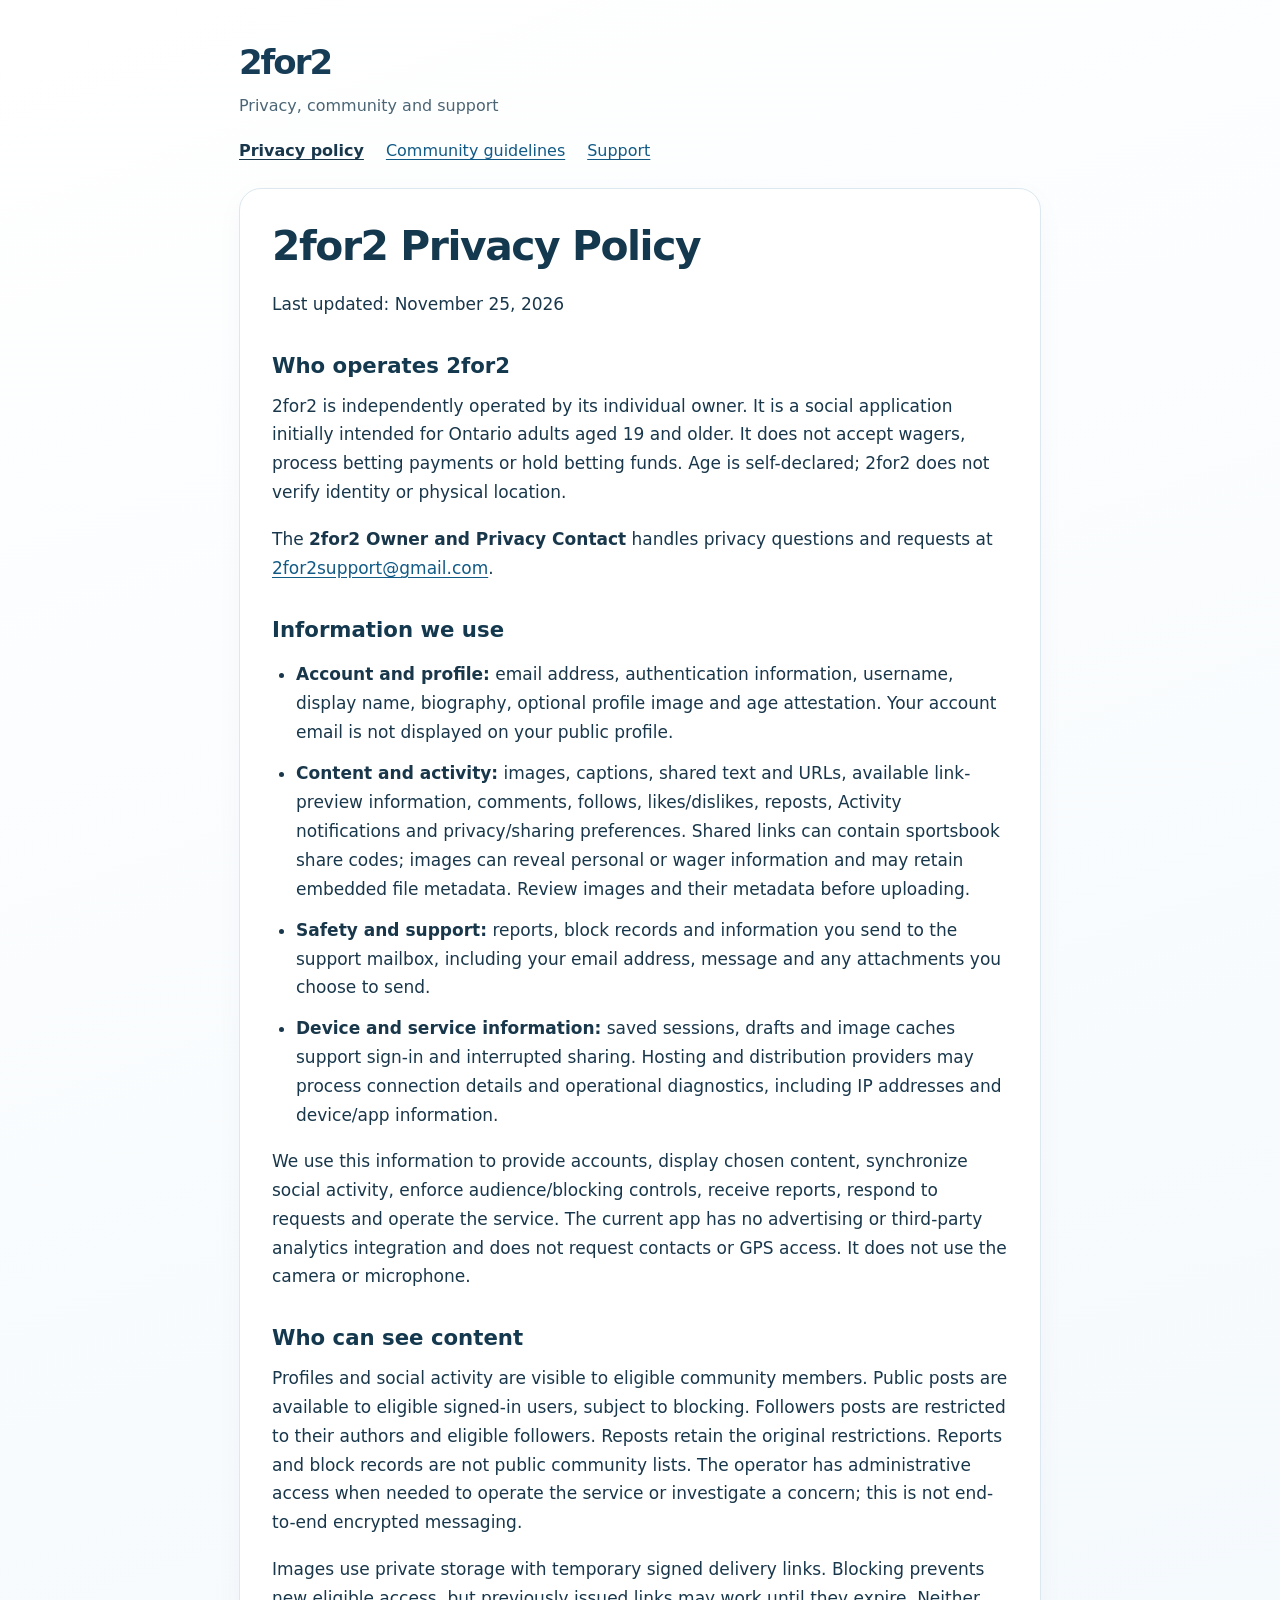
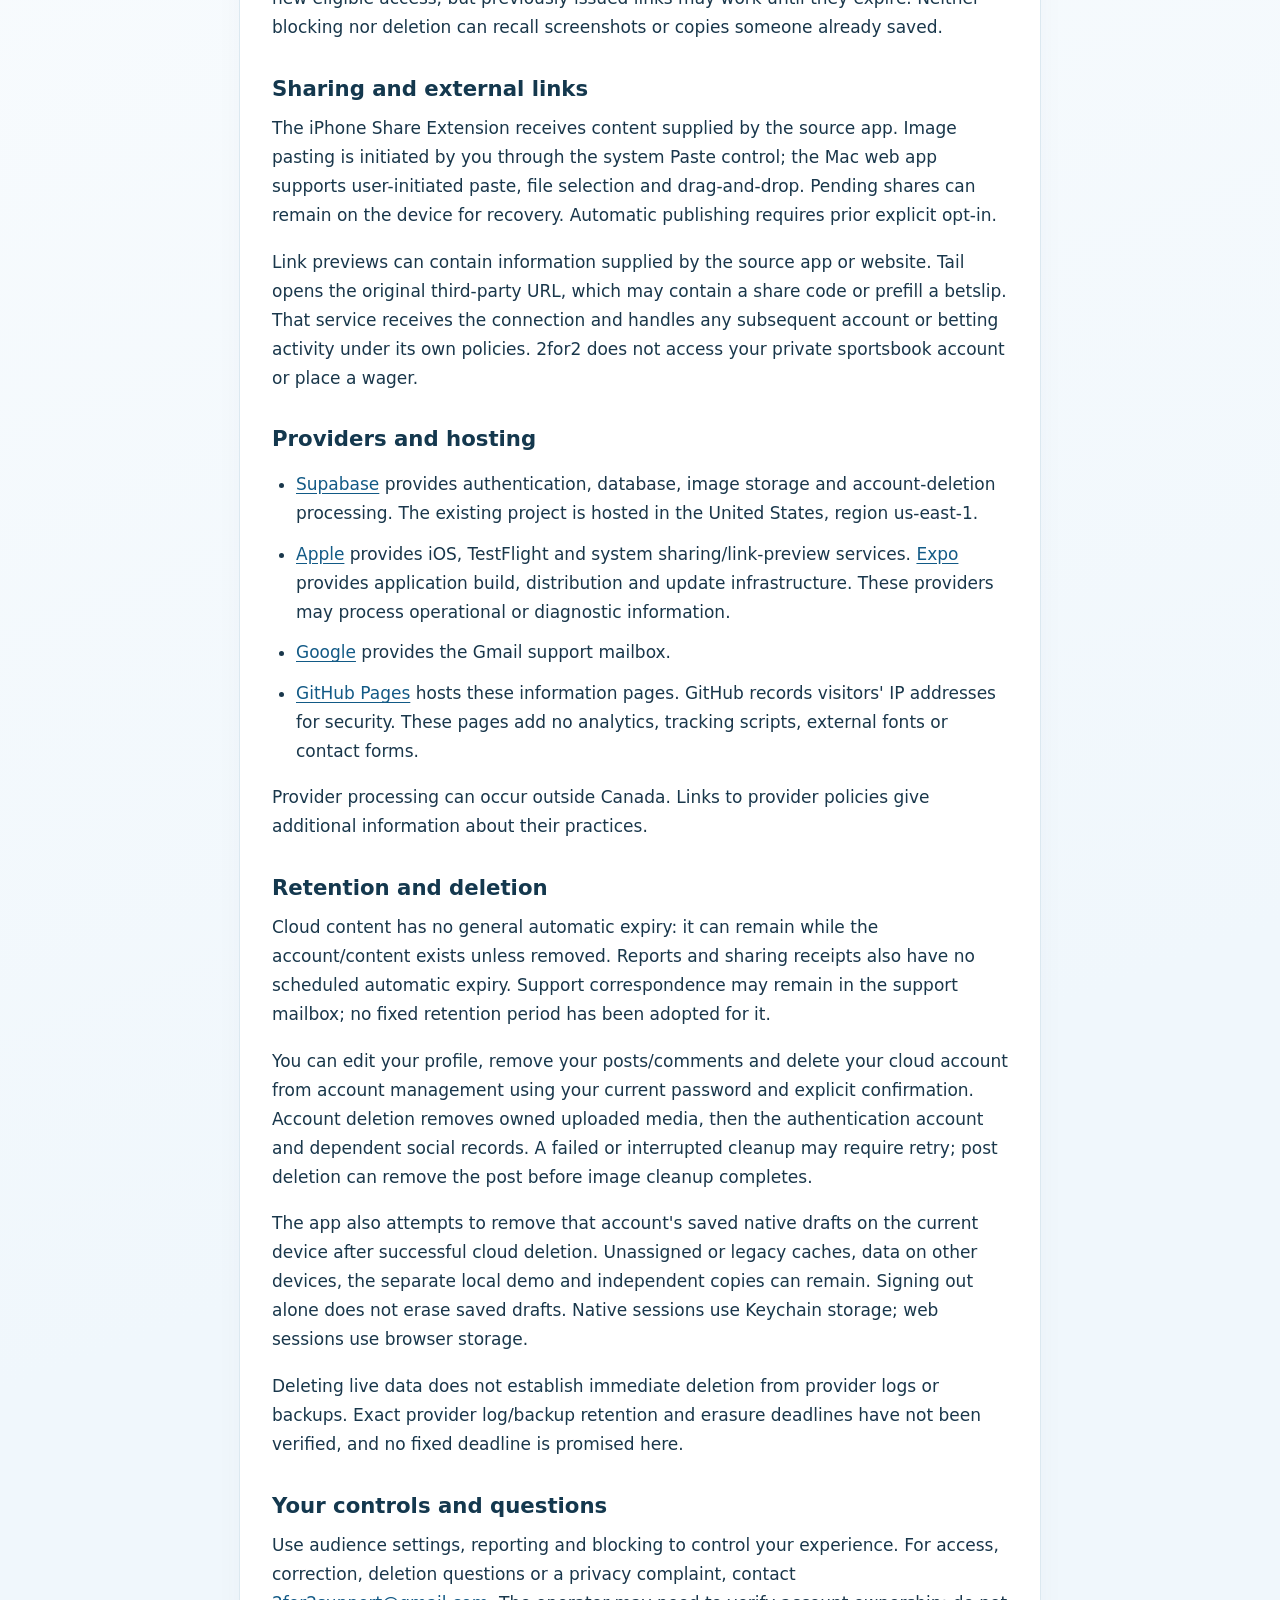
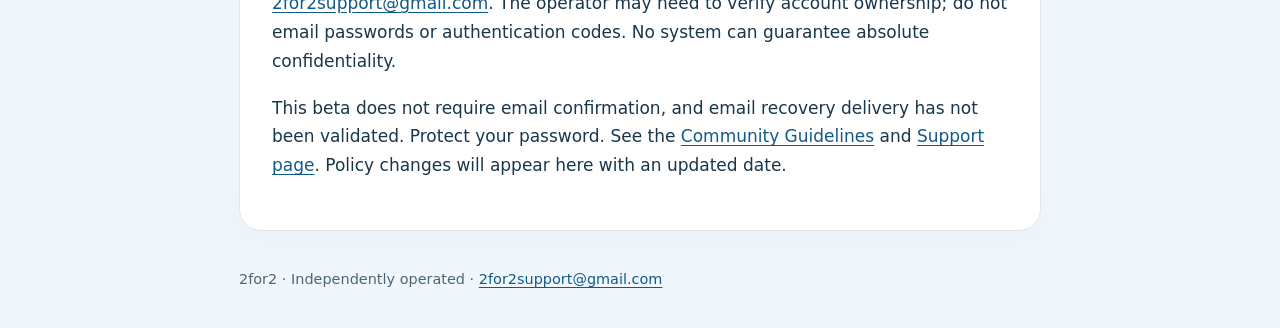
==== privacy.html @ 6daa9891 "Publish approved 2for2 privacy, guidelines and support pages" ====
<!doctype html>
<html lang="en"><head><meta charset="utf-8"><meta name="viewport" content="width=device-width,initial-scale=1"><meta name="robots" content="noindex,follow"><meta name="referrer" content="no-referrer"><meta http-equiv="Content-Security-Policy" content="default-src 'none'; style-src 'self'; script-src 'none'; connect-src 'none'; img-src 'none'; base-uri 'none'; form-action 'none'"><title>2for2 — Privacy policy</title><link rel="stylesheet" href="styles.css"></head><body><a class="skip" href="#main">Skip to content</a><header class="site-header"><a class="brand" href="index.html" aria-label="2for2 information pages">2for2</a><p class="tagline">Privacy, community and support</p><nav aria-label="Policy pages"><a href="privacy.html" aria-current="page">Privacy policy</a><a href="guidelines.html">Community guidelines</a><a href="support.html">Support</a></nav></header><main id="main"><article><h1>2for2 Privacy Policy</h1>
<p>Last updated: November 25, 2026</p>
<h2>Who operates 2for2</h2>
<p>2for2 is independently operated by its individual owner. It is a social application initially intended for Ontario adults aged 19 and older. It does not accept wagers, process betting payments or hold betting funds. Age is self-declared; 2for2 does not verify identity or physical location.</p>
<p>The <strong>2for2 Owner and Privacy Contact</strong> handles privacy questions and requests at <a href="mailto:2for2support@gmail.com">2for2support@gmail.com</a>.</p>
<h2>Information we use</h2>
<ul><li><strong>Account and profile:</strong> email address, authentication information, username, display name, biography, optional profile image and age attestation. Your account email is not displayed on your public profile.</li><li><strong>Content and activity:</strong> images, captions, shared text and URLs, available link-preview information, comments, follows, likes/dislikes, reposts, Activity notifications and privacy/sharing preferences. Shared links can contain sportsbook share codes; images can reveal personal or wager information and may retain embedded file metadata. Review images and their metadata before uploading.</li><li><strong>Safety and support:</strong> reports, block records and information you send to the support mailbox, including your email address, message and any attachments you choose to send.</li><li><strong>Device and service information:</strong> saved sessions, drafts and image caches support sign-in and interrupted sharing. Hosting and distribution providers may process connection details and operational diagnostics, including IP addresses and device/app information.</li></ul>
<p>We use this information to provide accounts, display chosen content, synchronize social activity, enforce audience/blocking controls, receive reports, respond to requests and operate the service. The current app has no advertising or third-party analytics integration and does not request contacts or GPS access. It does not use the camera or microphone.</p>
<h2>Who can see content</h2>
<p>Profiles and social activity are visible to eligible community members. Public posts are available to eligible signed-in users, subject to blocking. Followers posts are restricted to their authors and eligible followers. Reposts retain the original restrictions. Reports and block records are not public community lists. The operator has administrative access when needed to operate the service or investigate a concern; this is not end-to-end encrypted messaging.</p>
<p>Images use private storage with temporary signed delivery links. Blocking prevents new eligible access, but previously issued links may work until they expire. Neither blocking nor deletion can recall screenshots or copies someone already saved.</p>
<h2>Sharing and external links</h2>
<p>The iPhone Share Extension receives content supplied by the source app. Image pasting is initiated by you through the system Paste control; the Mac web app supports user-initiated paste, file selection and drag-and-drop. Pending shares can remain on the device for recovery. Automatic publishing requires prior explicit opt-in.</p>
<p>Link previews can contain information supplied by the source app or website. Tail opens the original third-party URL, which may contain a share code or prefill a betslip. That service receives the connection and handles any subsequent account or betting activity under its own policies. 2for2 does not access your private sportsbook account or place a wager.</p>
<h2>Providers and hosting</h2>
<ul><li><a href="https://supabase.com/privacy">Supabase</a> provides authentication, database, image storage and account-deletion processing. The existing project is hosted in the United States, region us-east-1.</li><li><a href="https://www.apple.com/legal/privacy/">Apple</a> provides iOS, TestFlight and system sharing/link-preview services. <a href="https://expo.dev/privacy">Expo</a> provides application build, distribution and update infrastructure. These providers may process operational or diagnostic information.</li><li><a href="https://policies.google.com/privacy">Google</a> provides the Gmail support mailbox.</li><li><a href="https://docs.github.com/en/site-policy/privacy-policies/github-general-privacy-statement">GitHub Pages</a> hosts these information pages. GitHub records visitors&#39; IP addresses for security. These pages add no analytics, tracking scripts, external fonts or contact forms.</li></ul>
<p>Provider processing can occur outside Canada. Links to provider policies give additional information about their practices.</p>
<h2>Retention and deletion</h2>
<p>Cloud content has no general automatic expiry: it can remain while the account/content exists unless removed. Reports and sharing receipts also have no scheduled automatic expiry. Support correspondence may remain in the support mailbox; no fixed retention period has been adopted for it.</p>
<p>You can edit your profile, remove your posts/comments and delete your cloud account from account management using your current password and explicit confirmation. Account deletion removes owned uploaded media, then the authentication account and dependent social records. A failed or interrupted cleanup may require retry; post deletion can remove the post before image cleanup completes.</p>
<p>The app also attempts to remove that account&#39;s saved native drafts on the current device after successful cloud deletion. Unassigned or legacy caches, data on other devices, the separate local demo and independent copies can remain. Signing out alone does not erase saved drafts. Native sessions use Keychain storage; web sessions use browser storage.</p>
<p>Deleting live data does not establish immediate deletion from provider logs or backups. Exact provider log/backup retention and erasure deadlines have not been verified, and no fixed deadline is promised here.</p>
<h2>Your controls and questions</h2>
<p>Use audience settings, reporting and blocking to control your experience. For access, correction, deletion questions or a privacy complaint, contact <a href="mailto:2for2support@gmail.com">2for2support@gmail.com</a>. The operator may need to verify account ownership; do not email passwords or authentication codes. No system can guarantee absolute confidentiality.</p>
<p>This beta does not require email confirmation, and email recovery delivery has not been validated. Protect your password. See the <a href="guidelines.html">Community Guidelines</a> and <a href="support.html">Support page</a>. Policy changes will appear here with an updated date.</p></article></main><footer><p>2for2 · Independently operated · <a href="mailto:2for2support@gmail.com">2for2support@gmail.com</a></p></footer></body></html>
---- styles.css ----
:root{color-scheme:light;font-family:system-ui,-apple-system,BlinkMacSystemFont,"Segoe UI",sans-serif;color:#19374b;background:#f3f8fc;font-size:17px;line-height:1.7}*{box-sizing:border-box}body{margin:0;background:linear-gradient(160deg,#fff 0%,#f0f7fc 75%);min-height:100vh}a{color:#125a86;text-underline-offset:.2em;overflow-wrap:anywhere}a:hover{color:#073756}a:focus-visible{outline:3px solid #247fb5;outline-offset:5px;border-radius:3px}.skip{position:absolute;left:16px;top:-100px;background:#fff;padding:8px;z-index:1}.skip:focus{top:12px}.site-header,main,footer{max-width:850px;margin:auto;padding:24px}.site-header{padding-top:34px;padding-bottom:16px}.brand{font-size:2rem;font-weight:800;letter-spacing:-.06em;text-decoration:none;color:#173c55}.tagline{margin:0 0 18px;color:#4b6575;font-size:.94rem}nav{display:flex;gap:10px 22px;flex-wrap:wrap}nav a{font-size:.94rem}nav a[aria-current=page]{font-weight:700;color:#19374b}main{padding-top:8px}article{background:#fff;border:1px solid #dbe8f0;border-radius:22px;padding:32px;box-shadow:0 8px 30px #284f6b08}h1,h2,h3{line-height:1.25;color:#14384e;overflow-wrap:anywhere}h1{font-size:clamp(1.8rem,4vw,2.4rem);margin:0 0 18px;letter-spacing:-.035em}h2{font-size:1.25rem;margin:34px 0 12px}p{margin:0 0 18px}li{margin-bottom:12px}ul{padding-left:24px}footer{color:#4b6575;font-size:.85rem;padding-top:12px;padding-bottom:36px}footer p{margin:0}.page-links{list-style:none;padding:0}.page-links li{padding:16px 0;border-top:1px solid #e1ebf2}.page-links a{font-weight:650}@media(max-width:540px){.site-header,main,footer{padding-left:16px;padding-right:16px}article{padding:24px 20px;border-radius:18px}.site-header{padding-top:22px}nav{gap:10px 16px}body{font-size:16px}}
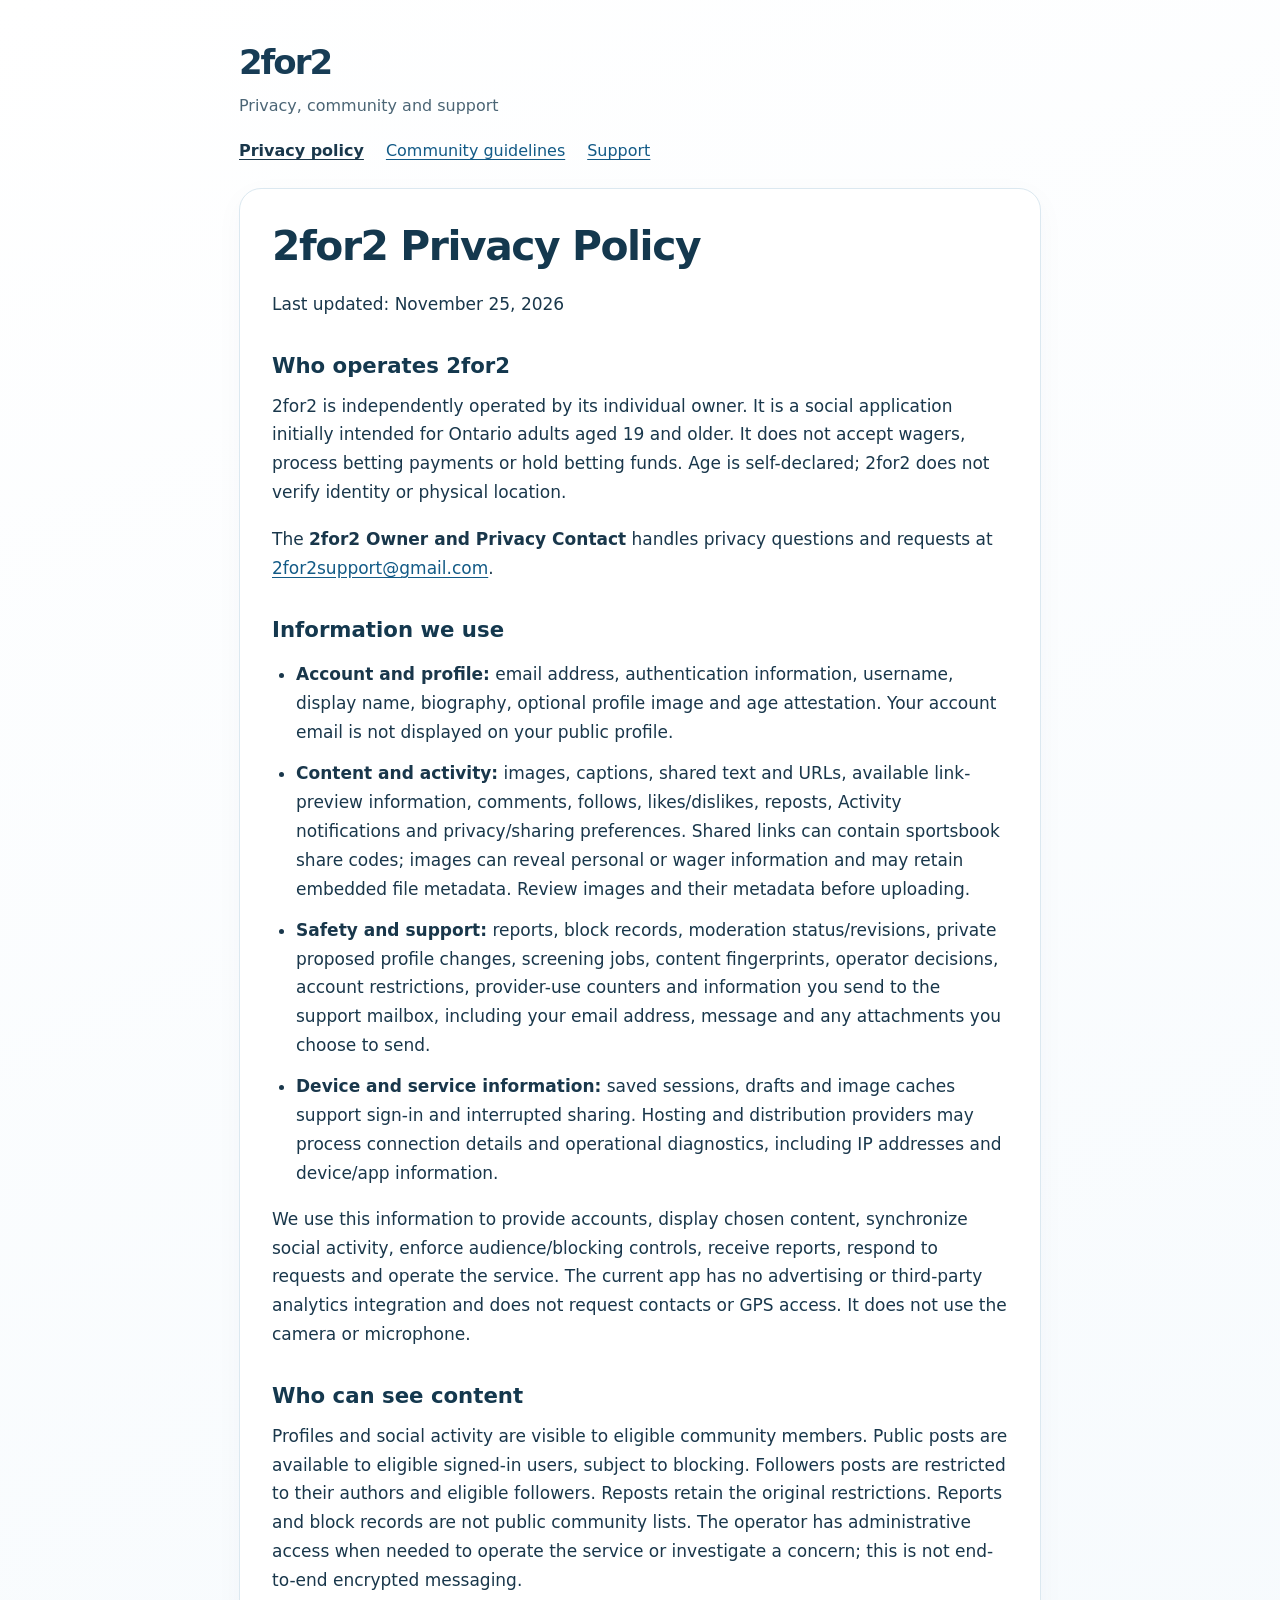
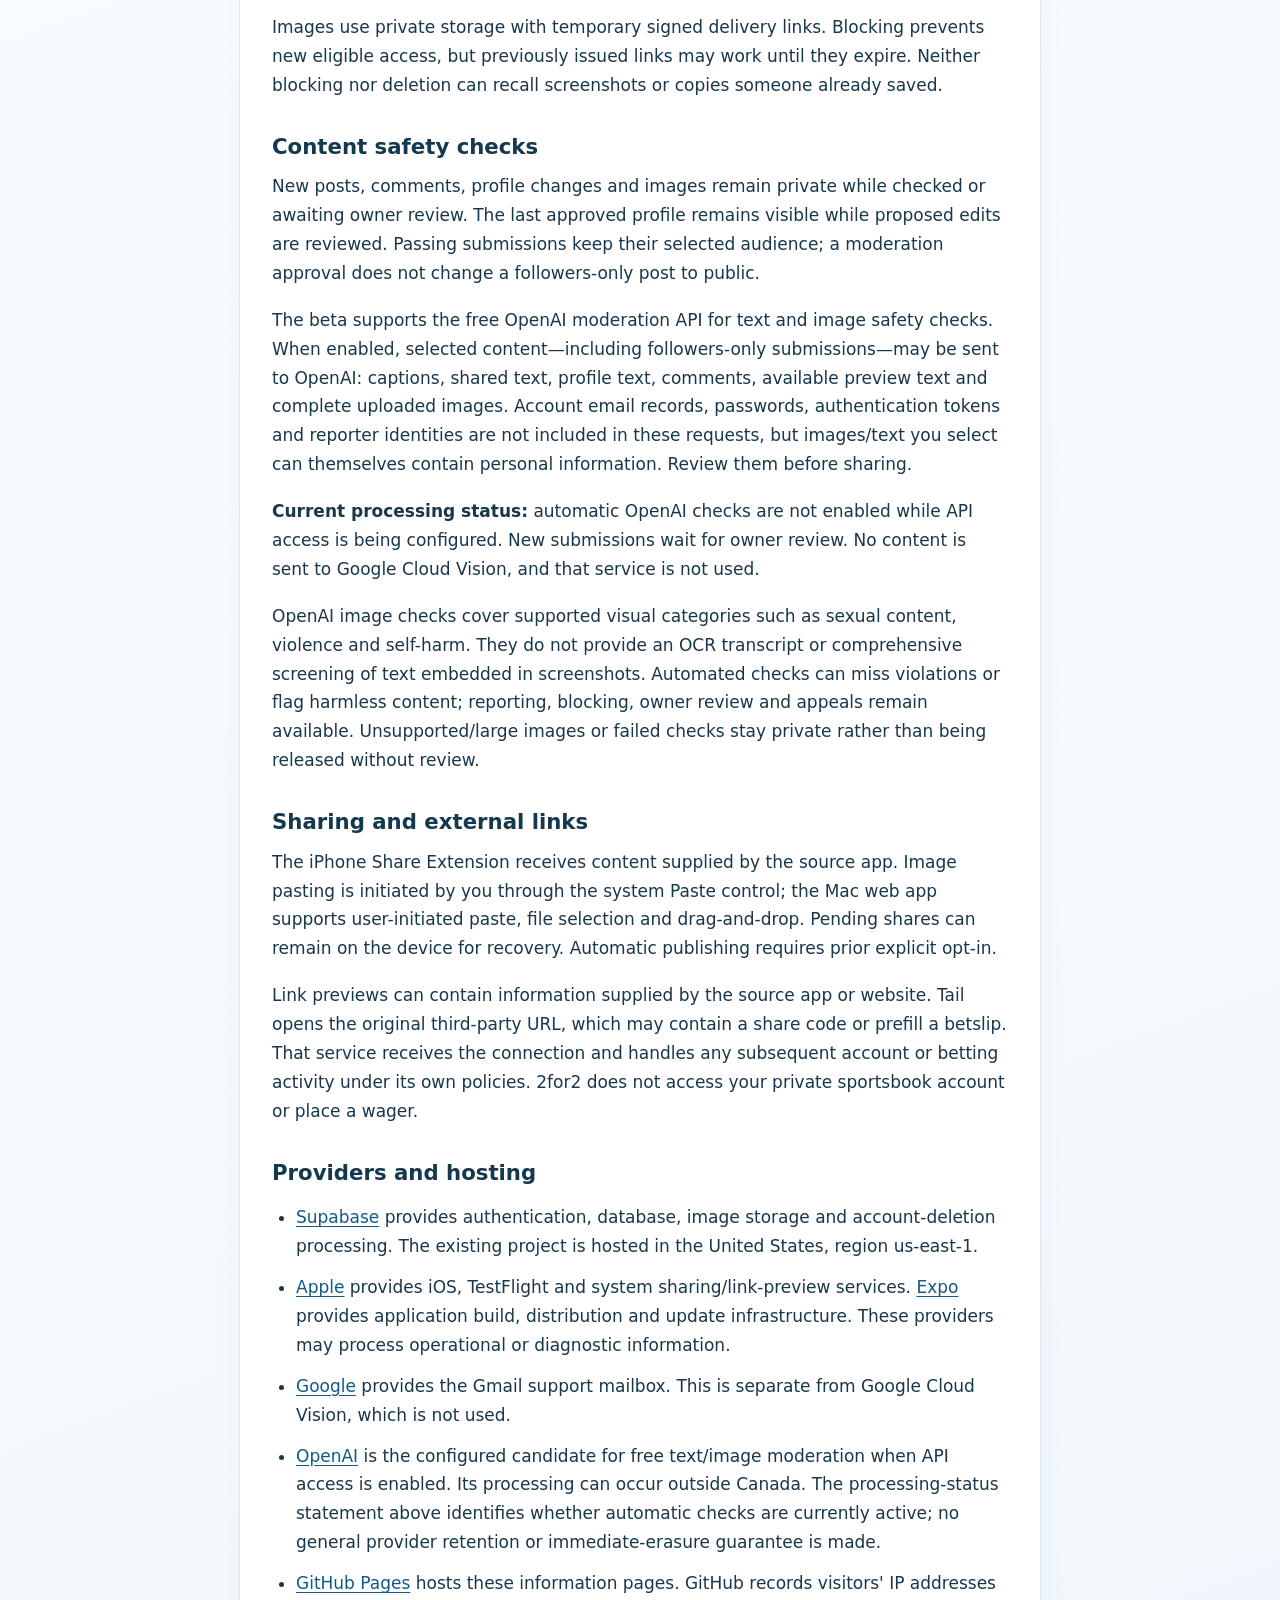
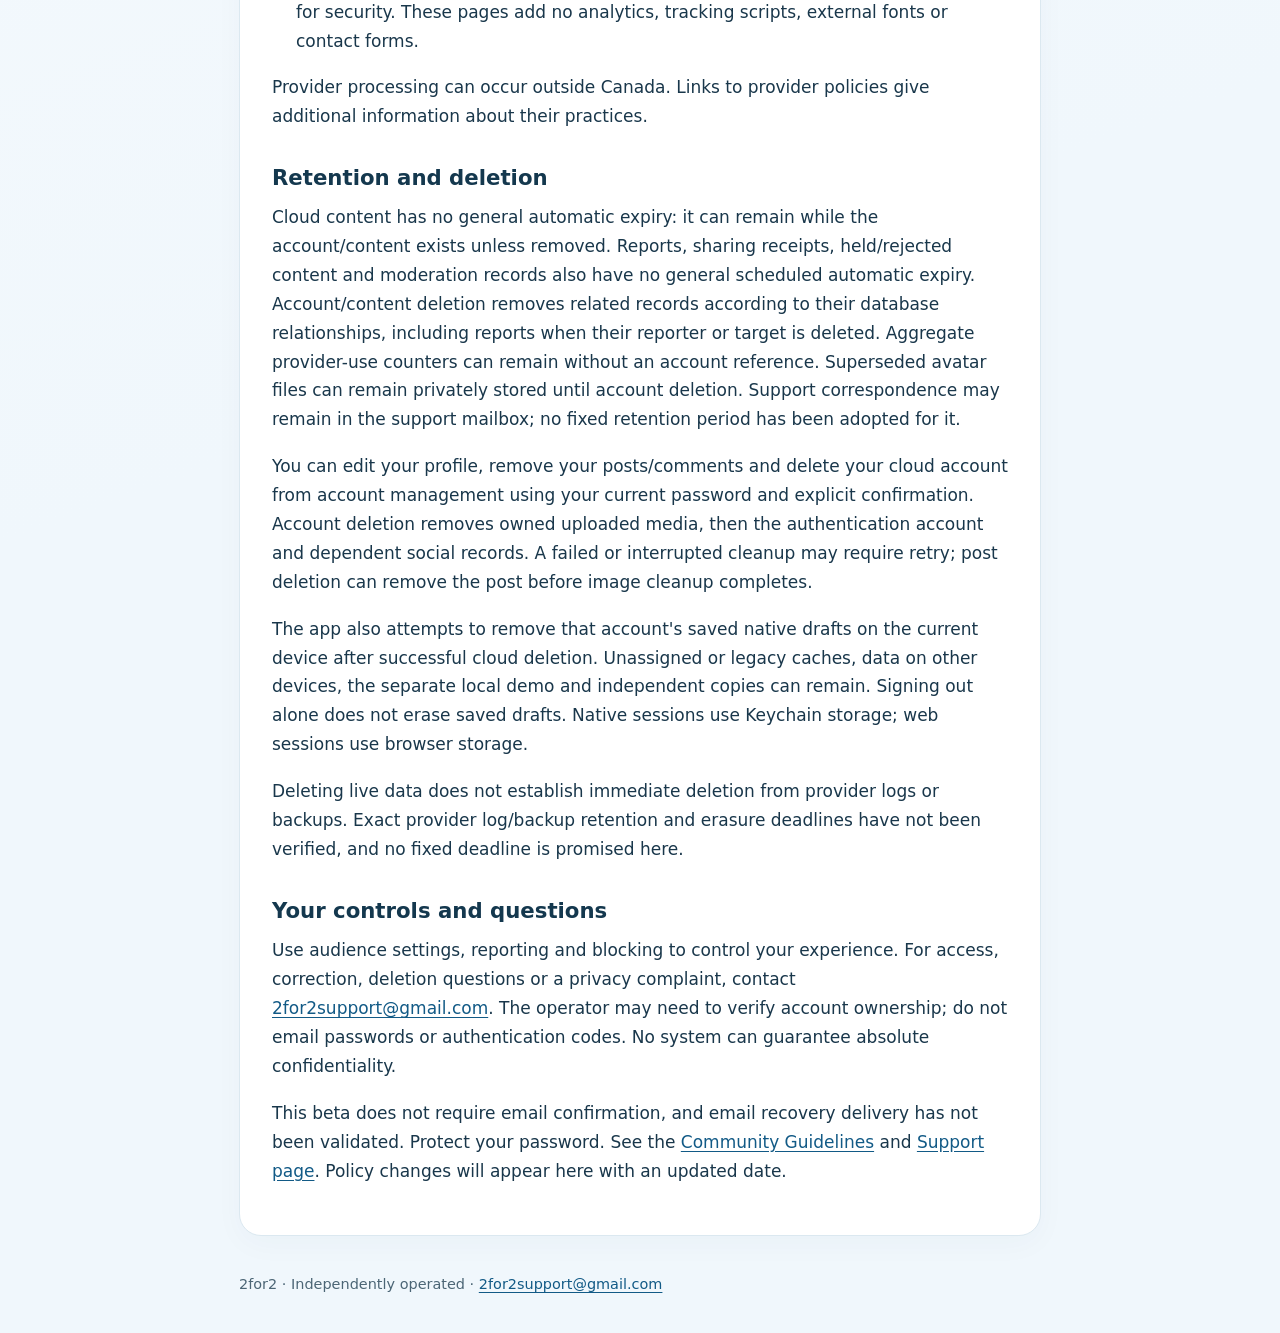
==== commit 4c1cc819: "Disclose deployed private moderation and optional free OpenAI screening" ====
--- a/privacy.html
+++ b/privacy.html
@@ -5,19 +5,24 @@
 <p>2for2 is independently operated by its individual owner. It is a social application initially intended for Ontario adults aged 19 and older. It does not accept wagers, process betting payments or hold betting funds. Age is self-declared; 2for2 does not verify identity or physical location.</p>
 <p>The <strong>2for2 Owner and Privacy Contact</strong> handles privacy questions and requests at <a href="mailto:2for2support@gmail.com">2for2support@gmail.com</a>.</p>
 <h2>Information we use</h2>
-<ul><li><strong>Account and profile:</strong> email address, authentication information, username, display name, biography, optional profile image and age attestation. Your account email is not displayed on your public profile.</li><li><strong>Content and activity:</strong> images, captions, shared text and URLs, available link-preview information, comments, follows, likes/dislikes, reposts, Activity notifications and privacy/sharing preferences. Shared links can contain sportsbook share codes; images can reveal personal or wager information and may retain embedded file metadata. Review images and their metadata before uploading.</li><li><strong>Safety and support:</strong> reports, block records and information you send to the support mailbox, including your email address, message and any attachments you choose to send.</li><li><strong>Device and service information:</strong> saved sessions, drafts and image caches support sign-in and interrupted sharing. Hosting and distribution providers may process connection details and operational diagnostics, including IP addresses and device/app information.</li></ul>
+<ul><li><strong>Account and profile:</strong> email address, authentication information, username, display name, biography, optional profile image and age attestation. Your account email is not displayed on your public profile.</li><li><strong>Content and activity:</strong> images, captions, shared text and URLs, available link-preview information, comments, follows, likes/dislikes, reposts, Activity notifications and privacy/sharing preferences. Shared links can contain sportsbook share codes; images can reveal personal or wager information and may retain embedded file metadata. Review images and their metadata before uploading.</li><li><strong>Safety and support:</strong> reports, block records, moderation status/revisions, private proposed profile changes, screening jobs, content fingerprints, operator decisions, account restrictions, provider-use counters and information you send to the support mailbox, including your email address, message and any attachments you choose to send.</li><li><strong>Device and service information:</strong> saved sessions, drafts and image caches support sign-in and interrupted sharing. Hosting and distribution providers may process connection details and operational diagnostics, including IP addresses and device/app information.</li></ul>
 <p>We use this information to provide accounts, display chosen content, synchronize social activity, enforce audience/blocking controls, receive reports, respond to requests and operate the service. The current app has no advertising or third-party analytics integration and does not request contacts or GPS access. It does not use the camera or microphone.</p>
 <h2>Who can see content</h2>
 <p>Profiles and social activity are visible to eligible community members. Public posts are available to eligible signed-in users, subject to blocking. Followers posts are restricted to their authors and eligible followers. Reposts retain the original restrictions. Reports and block records are not public community lists. The operator has administrative access when needed to operate the service or investigate a concern; this is not end-to-end encrypted messaging.</p>
 <p>Images use private storage with temporary signed delivery links. Blocking prevents new eligible access, but previously issued links may work until they expire. Neither blocking nor deletion can recall screenshots or copies someone already saved.</p>
+<h2>Content safety checks</h2>
+<p>New posts, comments, profile changes and images remain private while checked or awaiting owner review. The last approved profile remains visible while proposed edits are reviewed. Passing submissions keep their selected audience; a moderation approval does not change a followers-only post to public.</p>
+<p>The beta supports the free OpenAI moderation API for text and image safety checks. When enabled, selected content—including followers-only submissions—may be sent to OpenAI: captions, shared text, profile text, comments, available preview text and complete uploaded images. Account email records, passwords, authentication tokens and reporter identities are not included in these requests, but images/text you select can themselves contain personal information. Review them before sharing.</p>
+<p><strong>Current processing status:</strong> automatic OpenAI checks are not enabled while API access is being configured. New submissions wait for owner review. No content is sent to Google Cloud Vision, and that service is not used.</p>
+<p>OpenAI image checks cover supported visual categories such as sexual content, violence and self-harm. They do not provide an OCR transcript or comprehensive screening of text embedded in screenshots. Automated checks can miss violations or flag harmless content; reporting, blocking, owner review and appeals remain available. Unsupported/large images or failed checks stay private rather than being released without review.</p>
 <h2>Sharing and external links</h2>
 <p>The iPhone Share Extension receives content supplied by the source app. Image pasting is initiated by you through the system Paste control; the Mac web app supports user-initiated paste, file selection and drag-and-drop. Pending shares can remain on the device for recovery. Automatic publishing requires prior explicit opt-in.</p>
 <p>Link previews can contain information supplied by the source app or website. Tail opens the original third-party URL, which may contain a share code or prefill a betslip. That service receives the connection and handles any subsequent account or betting activity under its own policies. 2for2 does not access your private sportsbook account or place a wager.</p>
 <h2>Providers and hosting</h2>
-<ul><li><a href="https://supabase.com/privacy">Supabase</a> provides authentication, database, image storage and account-deletion processing. The existing project is hosted in the United States, region us-east-1.</li><li><a href="https://www.apple.com/legal/privacy/">Apple</a> provides iOS, TestFlight and system sharing/link-preview services. <a href="https://expo.dev/privacy">Expo</a> provides application build, distribution and update infrastructure. These providers may process operational or diagnostic information.</li><li><a href="https://policies.google.com/privacy">Google</a> provides the Gmail support mailbox.</li><li><a href="https://docs.github.com/en/site-policy/privacy-policies/github-general-privacy-statement">GitHub Pages</a> hosts these information pages. GitHub records visitors&#39; IP addresses for security. These pages add no analytics, tracking scripts, external fonts or contact forms.</li></ul>
+<ul><li><a href="https://supabase.com/privacy">Supabase</a> provides authentication, database, image storage and account-deletion processing. The existing project is hosted in the United States, region us-east-1.</li><li><a href="https://www.apple.com/legal/privacy/">Apple</a> provides iOS, TestFlight and system sharing/link-preview services. <a href="https://expo.dev/privacy">Expo</a> provides application build, distribution and update infrastructure. These providers may process operational or diagnostic information.</li><li><a href="https://policies.google.com/privacy">Google</a> provides the Gmail support mailbox. This is separate from Google Cloud Vision, which is not used.</li><li><a href="https://developers.openai.com/api/docs/guides/your-data">OpenAI</a> is the configured candidate for free text/image moderation when API access is enabled. Its processing can occur outside Canada. The processing-status statement above identifies whether automatic checks are currently active; no general provider retention or immediate-erasure guarantee is made.</li><li><a href="https://docs.github.com/en/site-policy/privacy-policies/github-general-privacy-statement">GitHub Pages</a> hosts these information pages. GitHub records visitors&#39; IP addresses for security. These pages add no analytics, tracking scripts, external fonts or contact forms.</li></ul>
 <p>Provider processing can occur outside Canada. Links to provider policies give additional information about their practices.</p>
 <h2>Retention and deletion</h2>
-<p>Cloud content has no general automatic expiry: it can remain while the account/content exists unless removed. Reports and sharing receipts also have no scheduled automatic expiry. Support correspondence may remain in the support mailbox; no fixed retention period has been adopted for it.</p>
+<p>Cloud content has no general automatic expiry: it can remain while the account/content exists unless removed. Reports, sharing receipts, held/rejected content and moderation records also have no general scheduled automatic expiry. Account/content deletion removes related records according to their database relationships, including reports when their reporter or target is deleted. Aggregate provider-use counters can remain without an account reference. Superseded avatar files can remain privately stored until account deletion. Support correspondence may remain in the support mailbox; no fixed retention period has been adopted for it.</p>
 <p>You can edit your profile, remove your posts/comments and delete your cloud account from account management using your current password and explicit confirmation. Account deletion removes owned uploaded media, then the authentication account and dependent social records. A failed or interrupted cleanup may require retry; post deletion can remove the post before image cleanup completes.</p>
 <p>The app also attempts to remove that account&#39;s saved native drafts on the current device after successful cloud deletion. Unassigned or legacy caches, data on other devices, the separate local demo and independent copies can remain. Signing out alone does not erase saved drafts. Native sessions use Keychain storage; web sessions use browser storage.</p>
 <p>Deleting live data does not establish immediate deletion from provider logs or backups. Exact provider log/backup retention and erasure deadlines have not been verified, and no fixed deadline is promised here.</p>
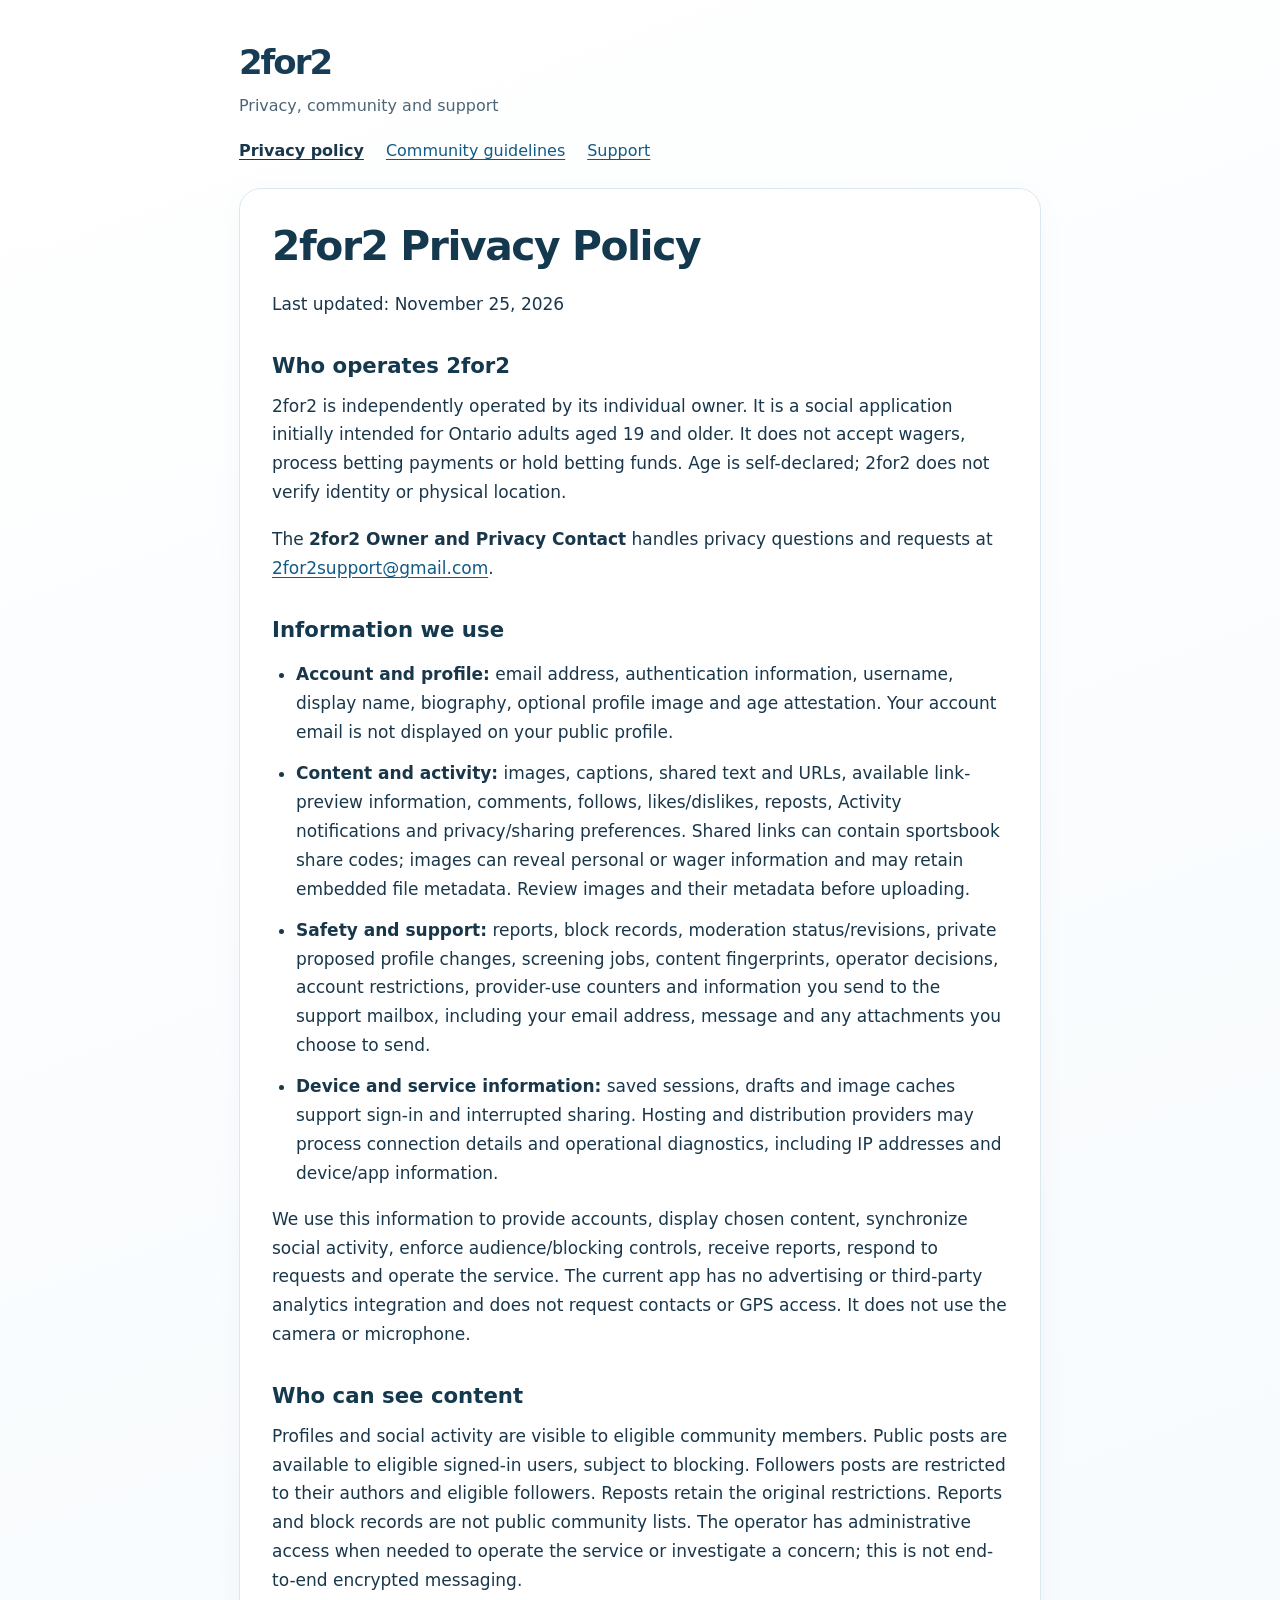
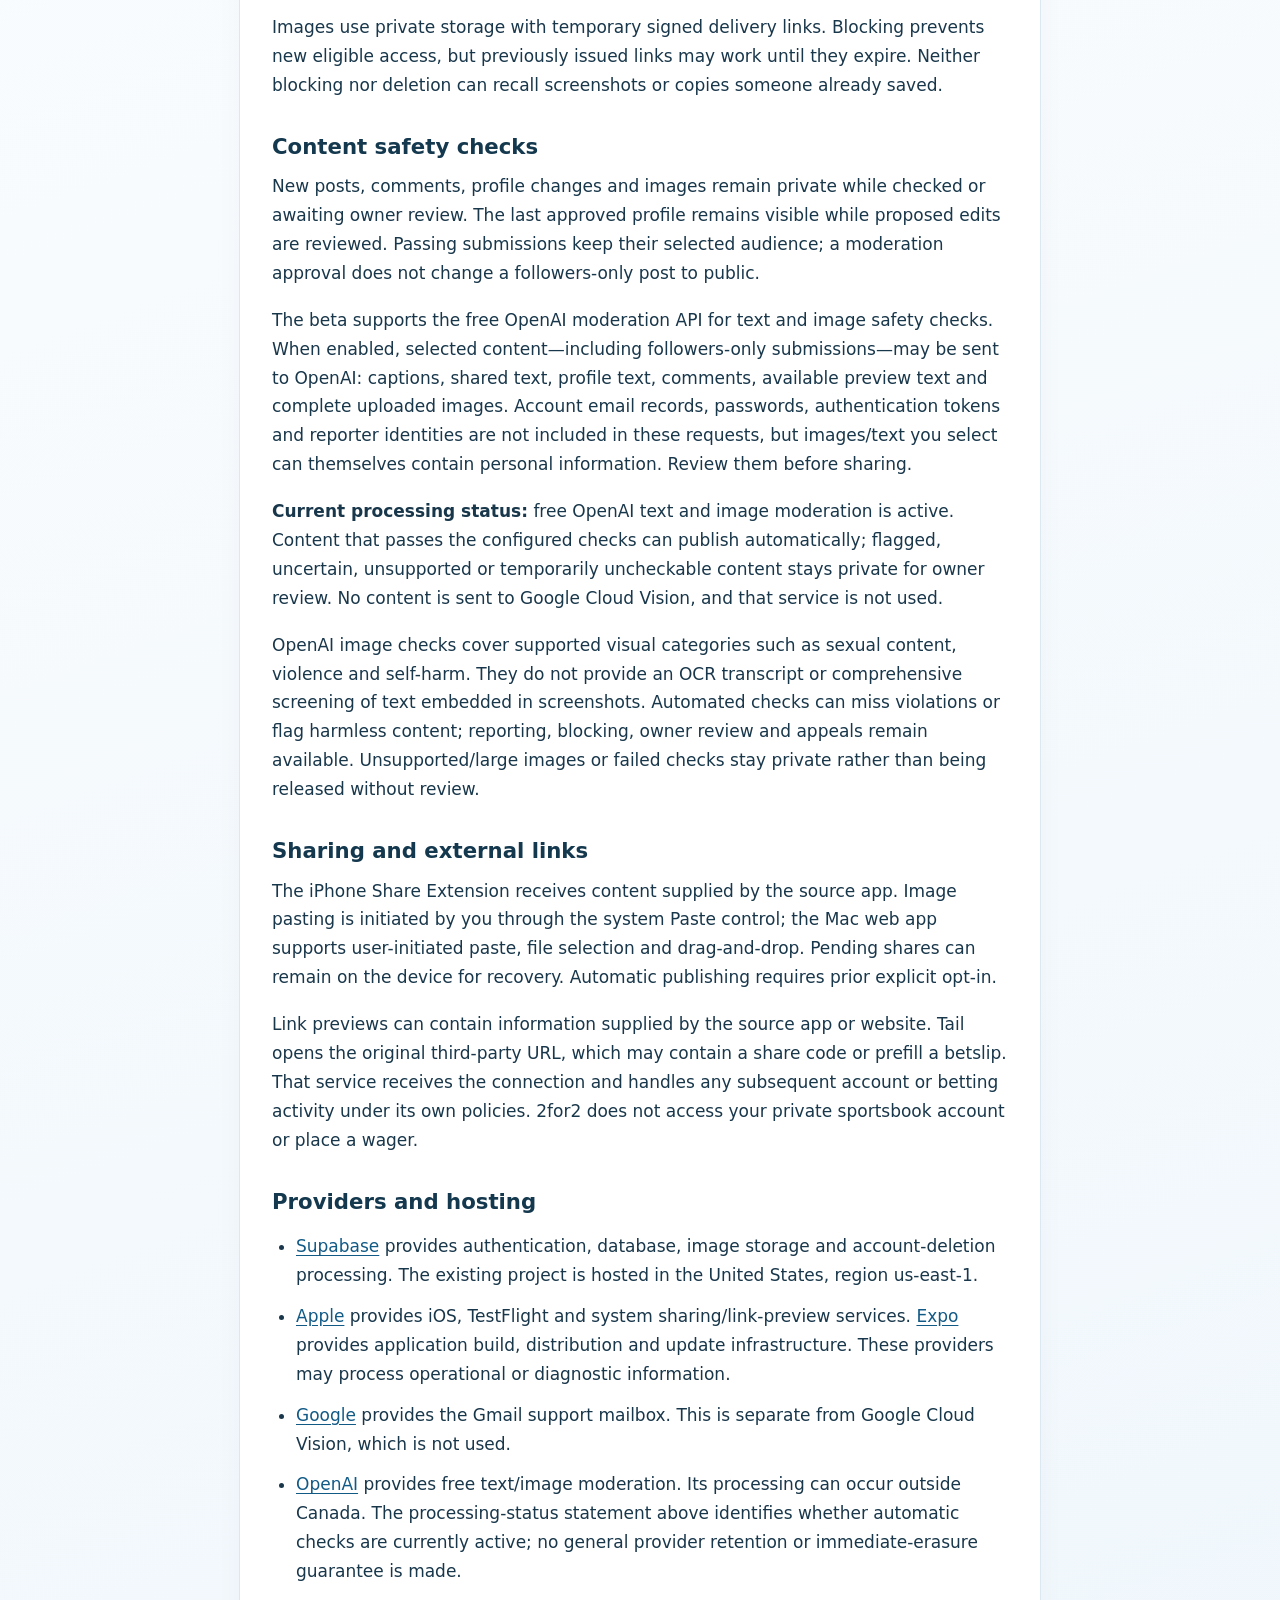
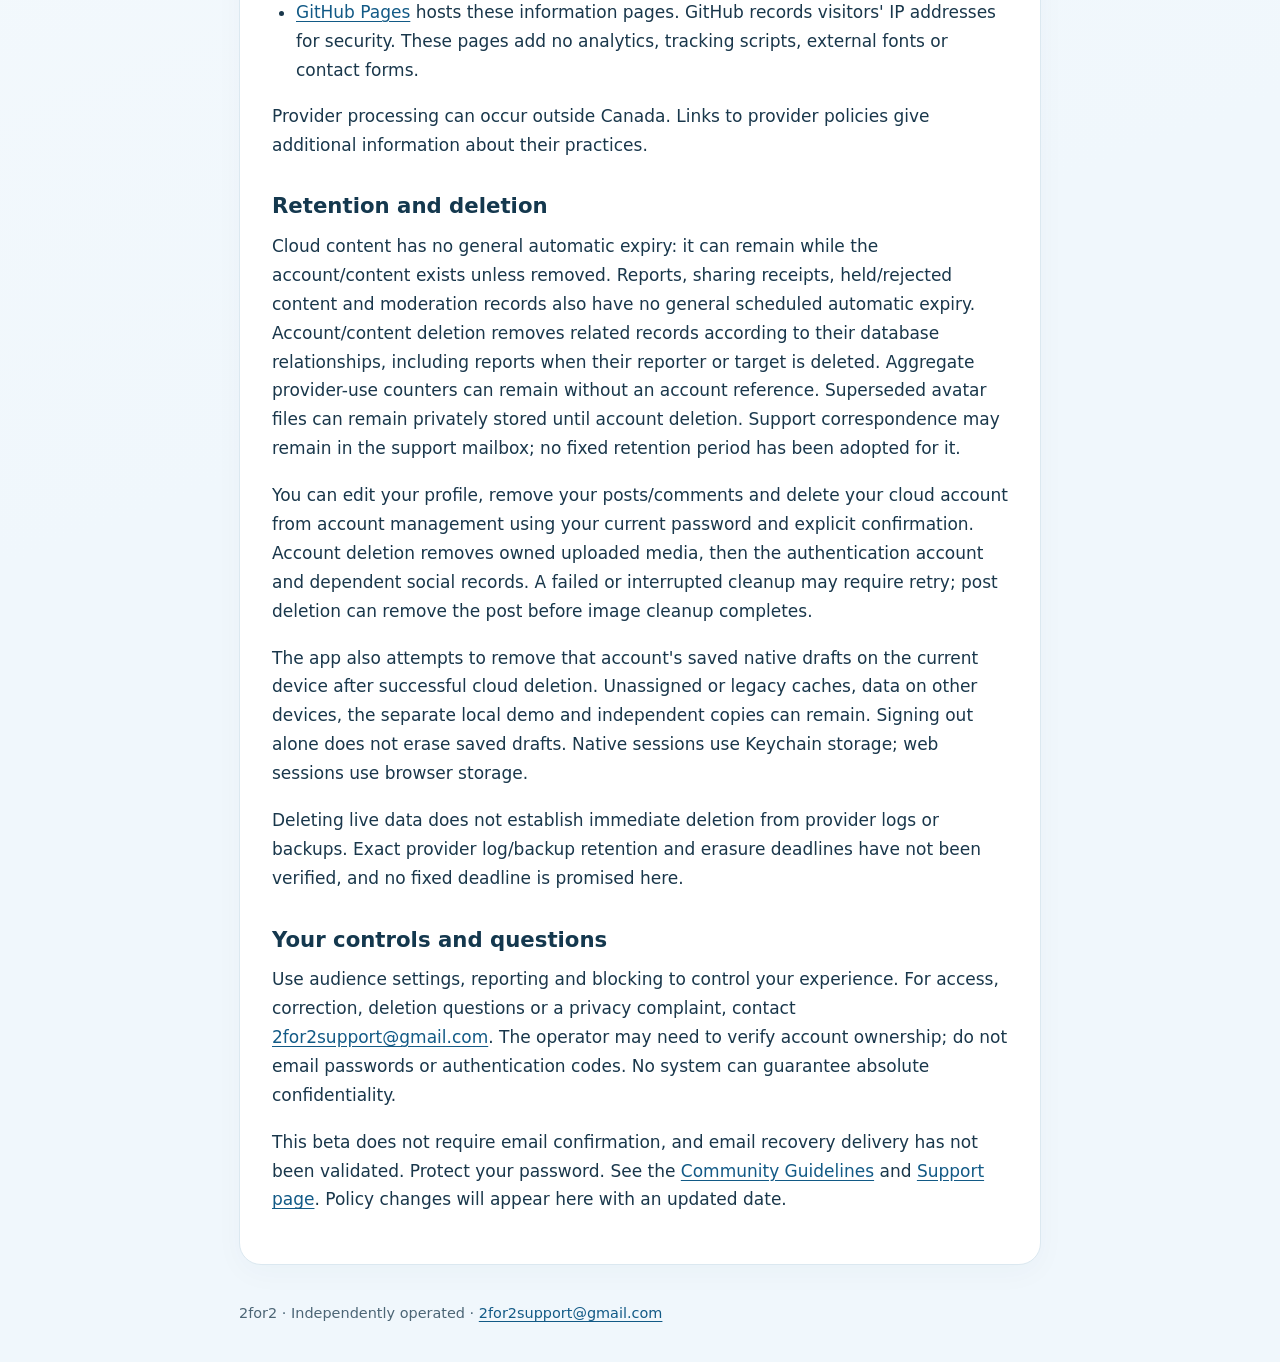
==== commit cb545b01: "Confirm active free OpenAI moderation and document image coverage limits" ====
--- a/privacy.html
+++ b/privacy.html
@@ -13,13 +13,13 @@
 <h2>Content safety checks</h2>
 <p>New posts, comments, profile changes and images remain private while checked or awaiting owner review. The last approved profile remains visible while proposed edits are reviewed. Passing submissions keep their selected audience; a moderation approval does not change a followers-only post to public.</p>
 <p>The beta supports the free OpenAI moderation API for text and image safety checks. When enabled, selected content—including followers-only submissions—may be sent to OpenAI: captions, shared text, profile text, comments, available preview text and complete uploaded images. Account email records, passwords, authentication tokens and reporter identities are not included in these requests, but images/text you select can themselves contain personal information. Review them before sharing.</p>
-<p><strong>Current processing status:</strong> automatic OpenAI checks are not enabled while API access is being configured. New submissions wait for owner review. No content is sent to Google Cloud Vision, and that service is not used.</p>
+<p><strong>Current processing status:</strong> free OpenAI text and image moderation is active. Content that passes the configured checks can publish automatically; flagged, uncertain, unsupported or temporarily uncheckable content stays private for owner review. No content is sent to Google Cloud Vision, and that service is not used.</p>
 <p>OpenAI image checks cover supported visual categories such as sexual content, violence and self-harm. They do not provide an OCR transcript or comprehensive screening of text embedded in screenshots. Automated checks can miss violations or flag harmless content; reporting, blocking, owner review and appeals remain available. Unsupported/large images or failed checks stay private rather than being released without review.</p>
 <h2>Sharing and external links</h2>
 <p>The iPhone Share Extension receives content supplied by the source app. Image pasting is initiated by you through the system Paste control; the Mac web app supports user-initiated paste, file selection and drag-and-drop. Pending shares can remain on the device for recovery. Automatic publishing requires prior explicit opt-in.</p>
 <p>Link previews can contain information supplied by the source app or website. Tail opens the original third-party URL, which may contain a share code or prefill a betslip. That service receives the connection and handles any subsequent account or betting activity under its own policies. 2for2 does not access your private sportsbook account or place a wager.</p>
 <h2>Providers and hosting</h2>
-<ul><li><a href="https://supabase.com/privacy">Supabase</a> provides authentication, database, image storage and account-deletion processing. The existing project is hosted in the United States, region us-east-1.</li><li><a href="https://www.apple.com/legal/privacy/">Apple</a> provides iOS, TestFlight and system sharing/link-preview services. <a href="https://expo.dev/privacy">Expo</a> provides application build, distribution and update infrastructure. These providers may process operational or diagnostic information.</li><li><a href="https://policies.google.com/privacy">Google</a> provides the Gmail support mailbox. This is separate from Google Cloud Vision, which is not used.</li><li><a href="https://developers.openai.com/api/docs/guides/your-data">OpenAI</a> is the configured candidate for free text/image moderation when API access is enabled. Its processing can occur outside Canada. The processing-status statement above identifies whether automatic checks are currently active; no general provider retention or immediate-erasure guarantee is made.</li><li><a href="https://docs.github.com/en/site-policy/privacy-policies/github-general-privacy-statement">GitHub Pages</a> hosts these information pages. GitHub records visitors&#39; IP addresses for security. These pages add no analytics, tracking scripts, external fonts or contact forms.</li></ul>
+<ul><li><a href="https://supabase.com/privacy">Supabase</a> provides authentication, database, image storage and account-deletion processing. The existing project is hosted in the United States, region us-east-1.</li><li><a href="https://www.apple.com/legal/privacy/">Apple</a> provides iOS, TestFlight and system sharing/link-preview services. <a href="https://expo.dev/privacy">Expo</a> provides application build, distribution and update infrastructure. These providers may process operational or diagnostic information.</li><li><a href="https://policies.google.com/privacy">Google</a> provides the Gmail support mailbox. This is separate from Google Cloud Vision, which is not used.</li><li><a href="https://developers.openai.com/api/docs/guides/your-data">OpenAI</a> provides free text/image moderation. Its processing can occur outside Canada. The processing-status statement above identifies whether automatic checks are currently active; no general provider retention or immediate-erasure guarantee is made.</li><li><a href="https://docs.github.com/en/site-policy/privacy-policies/github-general-privacy-statement">GitHub Pages</a> hosts these information pages. GitHub records visitors&#39; IP addresses for security. These pages add no analytics, tracking scripts, external fonts or contact forms.</li></ul>
 <p>Provider processing can occur outside Canada. Links to provider policies give additional information about their practices.</p>
 <h2>Retention and deletion</h2>
 <p>Cloud content has no general automatic expiry: it can remain while the account/content exists unless removed. Reports, sharing receipts, held/rejected content and moderation records also have no general scheduled automatic expiry. Account/content deletion removes related records according to their database relationships, including reports when their reporter or target is deleted. Aggregate provider-use counters can remain without an account reference. Superseded avatar files can remain privately stored until account deletion. Support correspondence may remain in the support mailbox; no fixed retention period has been adopted for it.</p>
